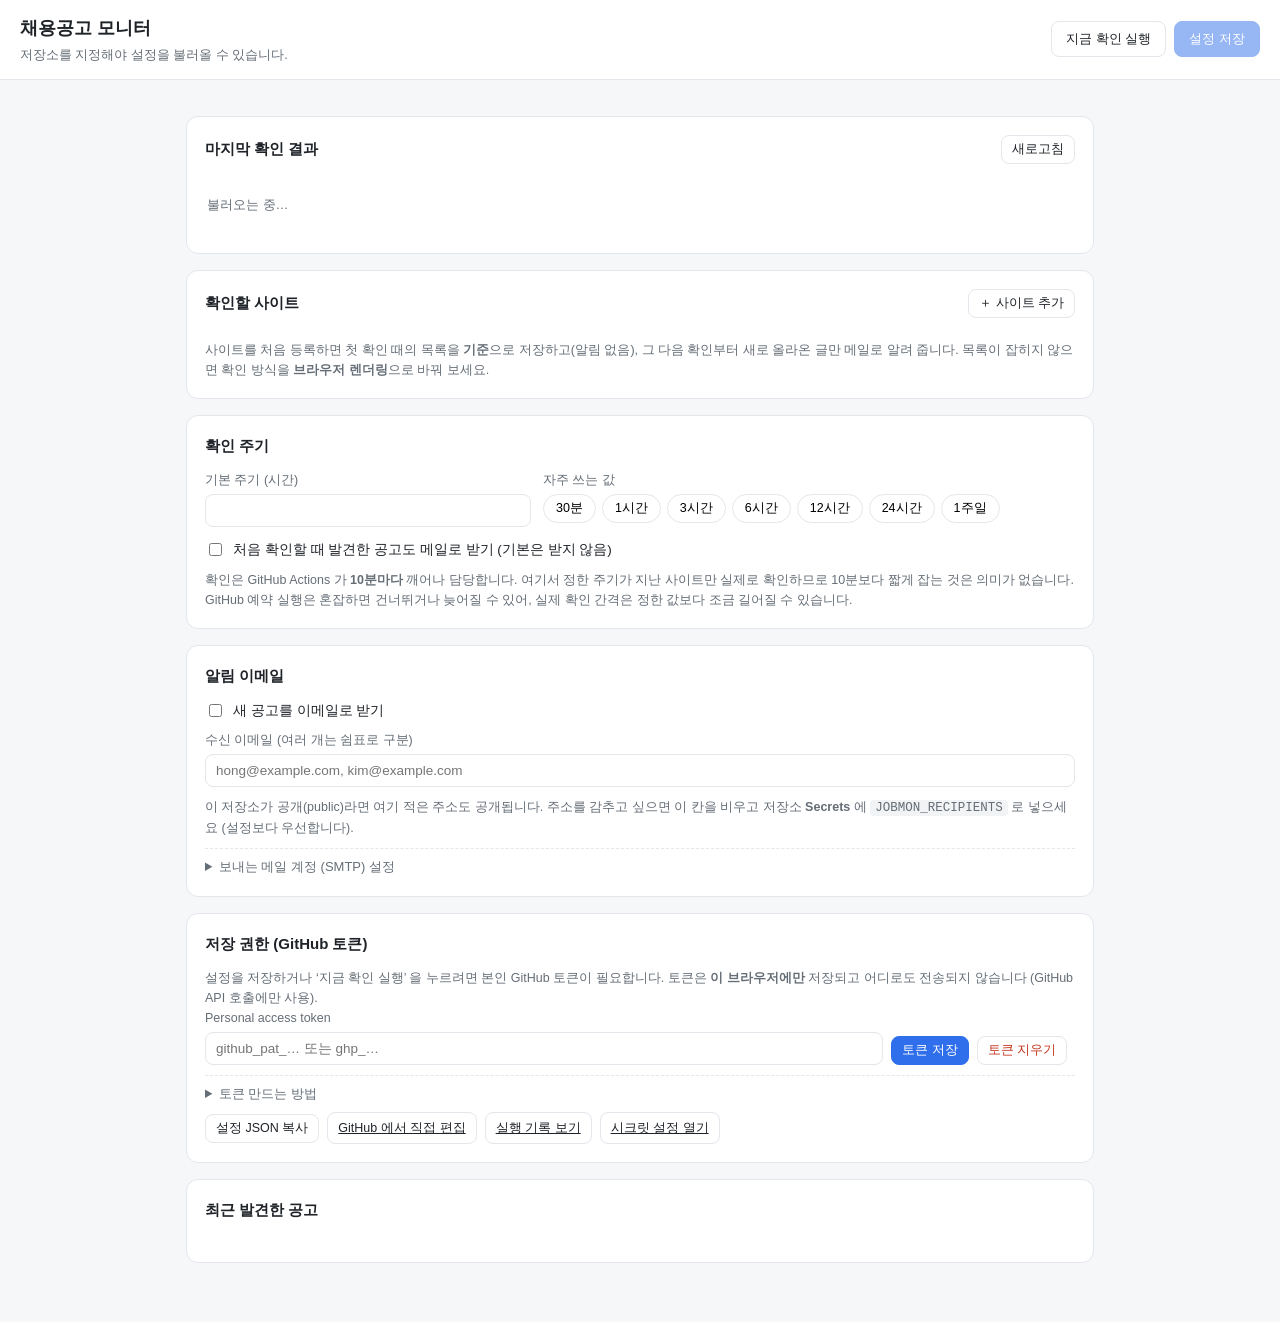
==== monitor/index.html @ 2129ae7d "예약 실행을 촘촘히 · 몇 분 이르게 와도 확인 실제 기록을 세어 보니 30분 예약이 13시간 동안 세 번(16:24·20:30·23:27)만 왔고, 그마저 예정보다 17~23분 " ====
<!DOCTYPE html>
<html lang="ko">
<head>
  <meta charset="UTF-8" />
  <meta name="viewport" content="width=device-width, initial-scale=1.0" />
  <title>채용공고 모니터 설정</title>
  <link rel="stylesheet" href="assets/styles.css" />
</head>
<body>
  <header class="topbar">
    <div class="topbar__title">
      <h1>채용공고 모니터</h1>
      <p id="statusLine" class="topbar__status">불러오는 중…</p>
    </div>
    <div class="topbar__actions">
      <button id="runBtn" class="btn btn--ghost" type="button">지금 확인 실행</button>
      <button id="saveBtn" class="btn btn--primary" type="button" disabled>설정 저장</button>
    </div>
  </header>

  <main class="wrap">
    <div id="notice"></div>

    <section class="card">
      <div class="card__head"><h2>마지막 확인 결과</h2>
        <button id="refreshBtn" class="btn btn--small" type="button">새로고침</button>
      </div>
      <div id="runBox" class="runbox"><p class="empty">불러오는 중…</p></div>
    </section>

    <section class="card">
      <div class="card__head">
        <h2>확인할 사이트</h2>
        <button id="addSiteBtn" class="btn btn--small" type="button">＋ 사이트 추가</button>
      </div>
      <div id="siteList" class="sites"></div>
      <p class="hint">
        사이트를 처음 등록하면 첫 확인 때의 목록을 <b>기준</b>으로 저장하고(알림 없음),
        그 다음 확인부터 새로 올라온 글만 메일로 알려 줍니다.
        목록이 잡히지 않으면 확인 방식을 <b>브라우저 렌더링</b>으로 바꿔 보세요.
      </p>
    </section>

    <section class="card">
      <div class="card__head"><h2>확인 주기</h2></div>
      <div class="row">
        <label class="field">
          <span>기본 주기 (시간)</span>
          <input id="intervalInput" type="number" min="0.5" step="0.5" />
        </label>
        <div class="field field--wide">
          <span>자주 쓰는 값</span>
          <div class="chips">
            <button class="chip" type="button" data-interval="0.5">30분</button>
            <button class="chip" type="button" data-interval="1">1시간</button>
            <button class="chip" type="button" data-interval="3">3시간</button>
            <button class="chip" type="button" data-interval="6">6시간</button>
            <button class="chip" type="button" data-interval="12">12시간</button>
            <button class="chip" type="button" data-interval="24">24시간</button>
            <button class="chip" type="button" data-interval="168">1주일</button>
          </div>
        </div>
      </div>
      <label class="check">
        <input id="firstRunInput" type="checkbox" />
        <span>처음 확인할 때 발견한 공고도 메일로 받기 (기본은 받지 않음)</span>
      </label>
      <p class="hint">
        확인은 GitHub Actions 가 <b>10분마다</b> 깨어나 담당합니다. 여기서 정한 주기가 지난 사이트만 실제로 확인하므로
        10분보다 짧게 잡는 것은 의미가 없습니다. GitHub 예약 실행은 혼잡하면 건너뛰거나 늦어질 수 있어,
        실제 확인 간격은 정한 값보다 조금 길어질 수 있습니다.
      </p>
    </section>

    <section class="card">
      <div class="card__head"><h2>알림 이메일</h2></div>
      <label class="check">
        <input id="emailEnabled" type="checkbox" />
        <span>새 공고를 이메일로 받기</span>
      </label>
      <label class="field">
        <span>수신 이메일 (여러 개는 쉼표로 구분)</span>
        <input id="recipientsInput" type="text" placeholder="hong@example.com, kim@example.com" />
      </label>
      <p class="hint" id="recipientsHint">
        이 저장소가 공개(public)라면 여기 적은 주소도 공개됩니다. 주소를 감추고 싶으면 이 칸을 비우고
        저장소 <b>Secrets</b> 에 <code>JOBMON_RECIPIENTS</code> 로 넣으세요 (설정보다 우선합니다).
      </p>

      <details class="more">
        <summary>보내는 메일 계정 (SMTP) 설정</summary>
        <div class="row">
          <label class="field"><span>SMTP 서버</span><input id="smtpHost" type="text" placeholder="smtp.gmail.com" /></label>
          <label class="field field--narrow"><span>포트</span><input id="smtpPort" type="number" min="1" /></label>
          <label class="field field--narrow">
            <span>보안</span>
            <select id="smtpSecurity">
              <option value="starttls">STARTTLS (587)</option>
              <option value="ssl">SSL (465)</option>
              <option value="none">사용 안 함</option>
            </select>
          </label>
        </div>
        <div class="row">
          <label class="field"><span>아이디</span><input id="smtpUser" type="text" placeholder="hong@gmail.com" /></label>
          <label class="field"><span>보내는 사람 주소</span><input id="smtpFrom" type="text" placeholder="hong@gmail.com" /></label>
          <label class="field"><span>제목 앞머리</span><input id="subjectPrefix" type="text" /></label>
        </div>
        <div class="banner banner--warn">
          <b>비밀번호는 이 화면에 넣지 않습니다.</b>
          저장소 <b>Settings → Secrets and variables → Actions</b> 에서
          <code>JOBMON_SMTP_PASSWORD</code> 로 저장하세요. (Gmail 은 <b>앱 비밀번호</b>)
          서버·아이디·보내는 주소도 감추고 싶다면 <code>JOBMON_SMTP_HOST</code>,
          <code>JOBMON_SMTP_USER</code>, <code>JOBMON_SMTP_FROM</code> 시크릿을 쓰면 이 설정보다 우선합니다.
        </div>
      </details>
    </section>

    <section class="card">
      <div class="card__head"><h2>저장 권한 (GitHub 토큰)</h2></div>
      <p class="hint" style="margin-top:0">
        설정을 저장하거나 ‘지금 확인 실행’ 을 누르려면 본인 GitHub 토큰이 필요합니다.
        토큰은 <b>이 브라우저에만</b> 저장되고 어디로도 전송되지 않습니다 (GitHub API 호출에만 사용).
      </p>
      <div class="token">
        <label class="field">
          <span>Personal access token</span>
          <input id="tokenInput" type="password" placeholder="github_pat_… 또는 ghp_…" autocomplete="off" />
        </label>
        <button id="tokenSaveBtn" class="btn btn--small btn--primary" type="button">토큰 저장</button>
        <button id="tokenClearBtn" class="btn btn--small btn--danger" type="button">토큰 지우기</button>
        <span id="tokenState" class="token__state"></span>
      </div>
      <details class="more">
        <summary>토큰 만드는 방법</summary>
        <ol class="steps">
          <li>GitHub → Settings → Developer settings → <b>Personal access tokens</b> → <b>Fine-grained tokens</b> → Generate new token</li>
          <li>Repository access 에서 <b>이 저장소만</b> 선택</li>
          <li>Permissions → Repository permissions 에서 <code>Contents: Read and write</code>, <code>Actions: Read and write</code> 허용</li>
          <li>만들어진 토큰을 위 칸에 붙여 넣고 <b>토큰 저장</b></li>
        </ol>
        <p class="hint">
          토큰 없이 쓰려면 아래 <b>설정 JSON 복사</b> 를 눌러 저장소의
          <code>job-monitor/config.json</code> 을 GitHub 화면에서 직접 수정해도 됩니다.
        </p>
      </details>
      <div class="btnrow">
        <button id="copyJsonBtn" class="btn btn--small" type="button">설정 JSON 복사</button>
        <a id="editOnGithub" class="btn btn--small" href="#" target="_blank" rel="noopener">GitHub 에서 직접 편집</a>
        <a id="actionsLink" class="btn btn--small" href="#" target="_blank" rel="noopener">실행 기록 보기</a>
        <a id="secretsLink" class="btn btn--small" href="#" target="_blank" rel="noopener">시크릿 설정 열기</a>
      </div>
    </section>

    <section class="card">
      <div class="card__head"><h2>최근 발견한 공고</h2></div>
      <div id="feed" class="feed"></div>
      <p class="hint" id="sourceLine"></p>
    </section>
  </main>

  <div id="toast" class="toast" hidden></div>

  <div id="modal" class="modal" hidden>
    <div class="modal__panel">
      <div class="modal__head">
        <h3 id="modalTitle">결과</h3>
        <button id="modalClose" class="btn btn--small" type="button">닫기</button>
      </div>
      <div id="modalBody" class="modal__body"></div>
    </div>
  </div>

  <template id="siteTemplate">
    <article class="site">
      <div class="site__main">
        <label class="site__toggle"><input type="checkbox" data-role="enabled" /><span></span></label>
        <div class="site__info">
          <input class="site__name" type="text" data-role="name" placeholder="사이트 이름" />
          <input class="site__url" type="url" data-role="url" placeholder="https://example.com/careers" />
          <input class="site__url" type="url" data-role="home_url" placeholder="사람이 열어 볼 주소 (위가 API 주소일 때만 입력)" />
          <p class="site__meta" data-role="meta"></p>
        </div>
        <div class="site__buttons">
          <a class="btn btn--small" data-role="open" href="#" target="_blank" rel="noopener">사이트 열기</a>
          <button class="btn btn--small btn--danger" type="button" data-role="remove">삭제</button>
        </div>
      </div>
      <details class="more site__more">
        <summary>세부 설정</summary>
        <div class="row">
          <label class="field field--narrow">
            <span>확인 방식</span>
            <select data-role="mode">
              <option value="auto">자동</option>
              <option value="html">링크(HTML)</option>
              <option value="json">JSON API</option>
              <option value="browser">브라우저 렌더링</option>
            </select>
          </label>
          <label class="field field--narrow"><span>개별 주기 (시간, 비우면 기본값)</span><input type="number" min="0.5" step="0.5" data-role="interval_hours" /></label>
          <label class="field field--narrow"><span>최대 항목 수</span><input type="number" min="1" data-role="max_items" /></label>
          <label class="field"><span>CSS 선택자 (브라우저 렌더링일 때, 공고 카드를 가리킴)</span><input type="text" data-role="selector" placeholder="li.job-card" /></label>
        </div>
        <div class="row">
          <label class="field"><span>주소 필터 (정규식)</span><input type="text" data-role="url_pattern" placeholder="recruit|notice" /></label>
          <label class="field"><span>제목 필터 (정규식)</span><input type="text" data-role="title_pattern" placeholder="개발|경력" /></label>
          <label class="field"><span>제외 필터 (정규식)</span><input type="text" data-role="exclude_pattern" placeholder="로그인|이용약관" /></label>
        </div>
        <div class="row" data-role="jsonBox">
          <label class="field"><span>JSON 목록 경로</span><input type="text" data-role="json.items_path" placeholder="data.list" /></label>
          <label class="field field--narrow"><span>제목 필드</span><input type="text" data-role="json.title_field" placeholder="title" /></label>
          <label class="field field--narrow"><span>식별자 필드</span><input type="text" data-role="json.id_field" placeholder="id" /></label>
          <label class="field"><span>상세 주소 형식</span><input type="text" data-role="json.url_template" placeholder="https://example.com/jobs/{id}" /></label>
        </div>
        <div class="row" data-role="jsonBox2">
          <label class="field field--narrow">
            <span>요청 방식</span>
            <select data-role="method">
              <option value="GET">GET</option>
              <option value="POST">POST</option>
            </select>
          </label>
          <label class="field field--wide"><span>요청 본문 (POST 일 때, JSON)</span><input type="text" data-role="body" placeholder='{"page":0,"size":50}' /></label>
          <label class="field"><span>마감/등록일 필드</span><input type="text" data-role="json.date_field" placeholder="regDt" /></label>
        </div>
        <div class="row">
          <label class="field field--narrow"><span>이어 읽을 쪽 수 (주소·본문에 {page})</span><input type="number" min="1" max="20" data-role="pages" /></label>
          <label class="field field--wide"><span>공고 한 건 정규식 (목록 조각을 직접 읽을 때)</span><input type="text" data-role="item_pattern" placeholder="&lt;a[^&gt;]*data-value=&quot;(?P&lt;no&gt;[0-9]+)&quot;" /></label>
          <label class="field"><span>제목 조합</span><input type="text" data-role="json.title_template" placeholder="{company} {title}" /></label>
        </div>
        <label class="field"><span>메모</span><input type="text" data-role="note" /></label>
        <p class="site__stat" data-role="stat"></p>
      </details>
    </article>
  </template>

  <script src="assets/app.js"></script>
</body>
</html>
---- monitor/assets/styles.css ----
:root {
  --bg: #f6f7f9;
  --panel: #ffffff;
  --line: #e3e6ea;
  --text: #1f2328;
  --muted: #656d76;
  --accent: #2f6feb;
  --accent-dark: #1f5ad1;
  --danger: #c4361c;
  --ok: #1a7f37;
  --warn: #bc4c00;
  --radius: 12px;
}

* { box-sizing: border-box; }

/* hidden 속성이 항상 이기도록 (모달처럼 display 를 지정한 요소 포함) */
[hidden] { display: none !important; }


body {
  margin: 0;
  background: var(--bg);
  color: var(--text);
  font-family: -apple-system, BlinkMacSystemFont, "Segoe UI", "Malgun Gothic",
    "Apple SD Gothic Neo", "Noto Sans KR", sans-serif;
  font-size: 14px;
  line-height: 1.6;
}

.topbar {
  position: sticky;
  top: 0;
  z-index: 20;
  display: flex;
  flex-wrap: wrap;
  gap: 12px;
  align-items: center;
  justify-content: space-between;
  padding: 14px 20px;
  background: var(--panel);
  border-bottom: 1px solid var(--line);
}
.topbar h1 { margin: 0; font-size: 18px; }
.topbar__status { margin: 2px 0 0; color: var(--muted); font-size: 12.5px; }
.topbar__actions { display: flex; gap: 8px; }

.wrap { max-width: 940px; margin: 0 auto; padding: 20px 16px 60px; display: grid; gap: 16px; }

.card {
  background: var(--panel);
  border: 1px solid var(--line);
  border-radius: var(--radius);
  padding: 18px;
}
.card__head { display: flex; align-items: center; justify-content: space-between; gap: 10px; margin-bottom: 12px; }
.card__head h2 { margin: 0; font-size: 15px; }

.btn {
  border: 1px solid var(--line);
  background: #fff;
  color: var(--text);
  border-radius: 8px;
  padding: 8px 14px;
  font-size: 13px;
  font-family: inherit;
  cursor: pointer;
  transition: background .15s, border-color .15s;
}
.btn:hover { background: #f1f3f5; }
.btn:disabled { opacity: .5; cursor: default; }
.btn--primary { background: var(--accent); border-color: var(--accent); color: #fff; }
.btn--primary:hover:not(:disabled) { background: var(--accent-dark); }
.btn--small { padding: 5px 10px; font-size: 12.5px; }
.btn--danger { color: var(--danger); }
.btn--ghost { background: #fff; }

.field { display: flex; flex-direction: column; gap: 4px; flex: 1 1 220px; }
.field > span { font-size: 12.5px; color: var(--muted); }
.field--narrow { flex: 0 1 170px; }
.field--wide { flex: 2 1 320px; }
input[type=text], input[type=url], input[type=number], input[type=password], select {
  border: 1px solid var(--line);
  border-radius: 8px;
  padding: 8px 10px;
  font-size: 13.5px;
  font-family: inherit;
  background: #fff;
  color: var(--text);
  width: 100%;
}
input:focus, select:focus { outline: 2px solid rgba(47,111,235,.35); outline-offset: 0; border-color: var(--accent); }
.row { display: flex; flex-wrap: wrap; gap: 12px; margin-bottom: 12px; }
.check { display: flex; align-items: center; gap: 8px; margin: 8px 0; font-size: 13.5px; }
.btnrow { display: flex; flex-wrap: wrap; align-items: center; gap: 8px; margin-top: 8px; }
.hint { color: var(--muted); font-size: 12.5px; margin: 10px 0 0; }
.hint code { background: #f1f3f5; padding: 1px 5px; border-radius: 4px; }

.chips { display: flex; flex-wrap: wrap; gap: 6px; }
.chip {
  border: 1px solid var(--line); background: #fff; border-radius: 999px;
  padding: 5px 12px; font-size: 12.5px; cursor: pointer; font-family: inherit;
}
.chip:hover { background: #f1f3f5; }
.chip[aria-pressed="true"] { background: var(--accent); border-color: var(--accent); color: #fff; }

.more { border-top: 1px dashed var(--line); margin-top: 10px; padding-top: 8px; }
.more > summary { cursor: pointer; font-size: 13px; color: var(--muted); }
.more[open] > summary { margin-bottom: 10px; }

.sites { display: grid; gap: 10px; }
.site { border: 1px solid var(--line); border-radius: 10px; padding: 12px; background: #fcfcfd; }
.site__main { display: flex; gap: 12px; align-items: flex-start; }
.site__info { flex: 1 1 auto; display: grid; gap: 6px; min-width: 0; }
.site__name { font-weight: 600; }
.site__url { font-size: 12.5px; color: var(--muted); }
.site__meta { margin: 0; font-size: 12px; color: var(--muted); }
.site__buttons { display: flex; flex-wrap: wrap; gap: 6px; justify-content: flex-end; }
.site__toggle { padding-top: 8px; }
.site__stat { font-size: 12px; color: var(--muted); }
.site--off { opacity: .6; }

.badge { display: inline-block; border-radius: 999px; padding: 1px 8px; font-size: 11.5px; margin-right: 6px; }
.badge--ok { background: #e6f4ea; color: var(--ok); }
.badge--new { background: #e8f0fe; color: var(--accent-dark); }
.badge--err { background: #fdecea; color: var(--danger); }
.badge--wait { background: #f1f3f5; color: var(--muted); }
.badge--warn { background: #fff4e5; color: var(--warn); }

.feed { display: grid; gap: 8px; }
.feed__item { border: 1px solid var(--line); border-radius: 8px; padding: 10px 12px; background: #fcfcfd; }
.feed__item a { color: var(--accent-dark); font-weight: 600; text-decoration: none; }
.feed__item a:hover { text-decoration: underline; }
.feed__meta { font-size: 12px; color: var(--muted); }
.empty { color: var(--muted); font-size: 13px; padding: 6px 2px; }

.log {
  max-height: 260px; overflow: auto; background: #10141a; color: #d5dae1;
  border-radius: 8px; padding: 12px; font-size: 12px; line-height: 1.5;
  white-space: pre-wrap; word-break: break-all; margin: 0;
}

.toast {
  position: fixed; left: 50%; bottom: 24px; transform: translateX(-50%);
  background: #10141a; color: #fff; padding: 10px 18px; border-radius: 999px;
  font-size: 13px; z-index: 50; max-width: 92vw; box-shadow: 0 6px 20px rgba(0,0,0,.2);
}
.toast--err { background: var(--danger); }

.modal {
  position: fixed; inset: 0; background: rgba(15,20,26,.45);
  display: flex; align-items: center; justify-content: center; padding: 20px; z-index: 60;
}
.modal__panel {
  background: #fff; border-radius: var(--radius); width: min(720px, 100%);
  max-height: 82vh; display: flex; flex-direction: column; overflow: hidden;
}
.modal__head { display: flex; justify-content: space-between; align-items: center; padding: 14px 18px; border-bottom: 1px solid var(--line); }
.modal__head h3 { margin: 0; font-size: 15px; }
.modal__body { padding: 16px 18px; overflow: auto; }
.modal__body ol { padding-left: 20px; margin: 8px 0; }
.modal__body li { margin-bottom: 6px; }
.modal__body a { color: var(--accent-dark); }

@media (max-width: 640px) {
  .site__main { flex-direction: column; }
  .site__buttons { justify-content: flex-start; }
}

/* --- GitHub Pages 설정 페이지 전용 --- */
.banner {
  border: 1px solid var(--line); border-left: 4px solid var(--accent);
  background: #f7f9ff; border-radius: 8px; padding: 12px 14px; margin-bottom: 14px; font-size: 13px;
}
.banner--warn { border-left-color: var(--warn); background: #fff8f0; }
.banner--err { border-left-color: var(--danger); background: #fdf1ef; }
.banner b { display: block; margin-bottom: 3px; }
.banner a { color: var(--accent-dark); }

.token { display: flex; flex-wrap: wrap; gap: 8px; align-items: flex-end; }
.token .field { flex: 1 1 320px; }
.token__state { font-size: 12.5px; color: var(--muted); }

.runbox { display: grid; gap: 6px; }
.runbox__line { font-size: 13px; }
.runbox__line b { font-weight: 600; }

.steps { counter-reset: step; padding-left: 0; list-style: none; margin: 0; }
.steps li { position: relative; padding-left: 30px; margin-bottom: 10px; }
.steps li::before {
  counter-increment: step; content: counter(step);
  position: absolute; left: 0; top: 1px; width: 21px; height: 21px; border-radius: 50%;
  background: var(--accent); color: #fff; font-size: 12px; display: flex;
  align-items: center; justify-content: center;
}
.steps code { background: #f1f3f5; padding: 1px 5px; border-radius: 4px; font-size: 12.5px; }

.readonly { opacity: .75; }
.pill { font-size: 11.5px; border: 1px solid var(--line); border-radius: 999px; padding: 1px 8px; color: var(--muted); }
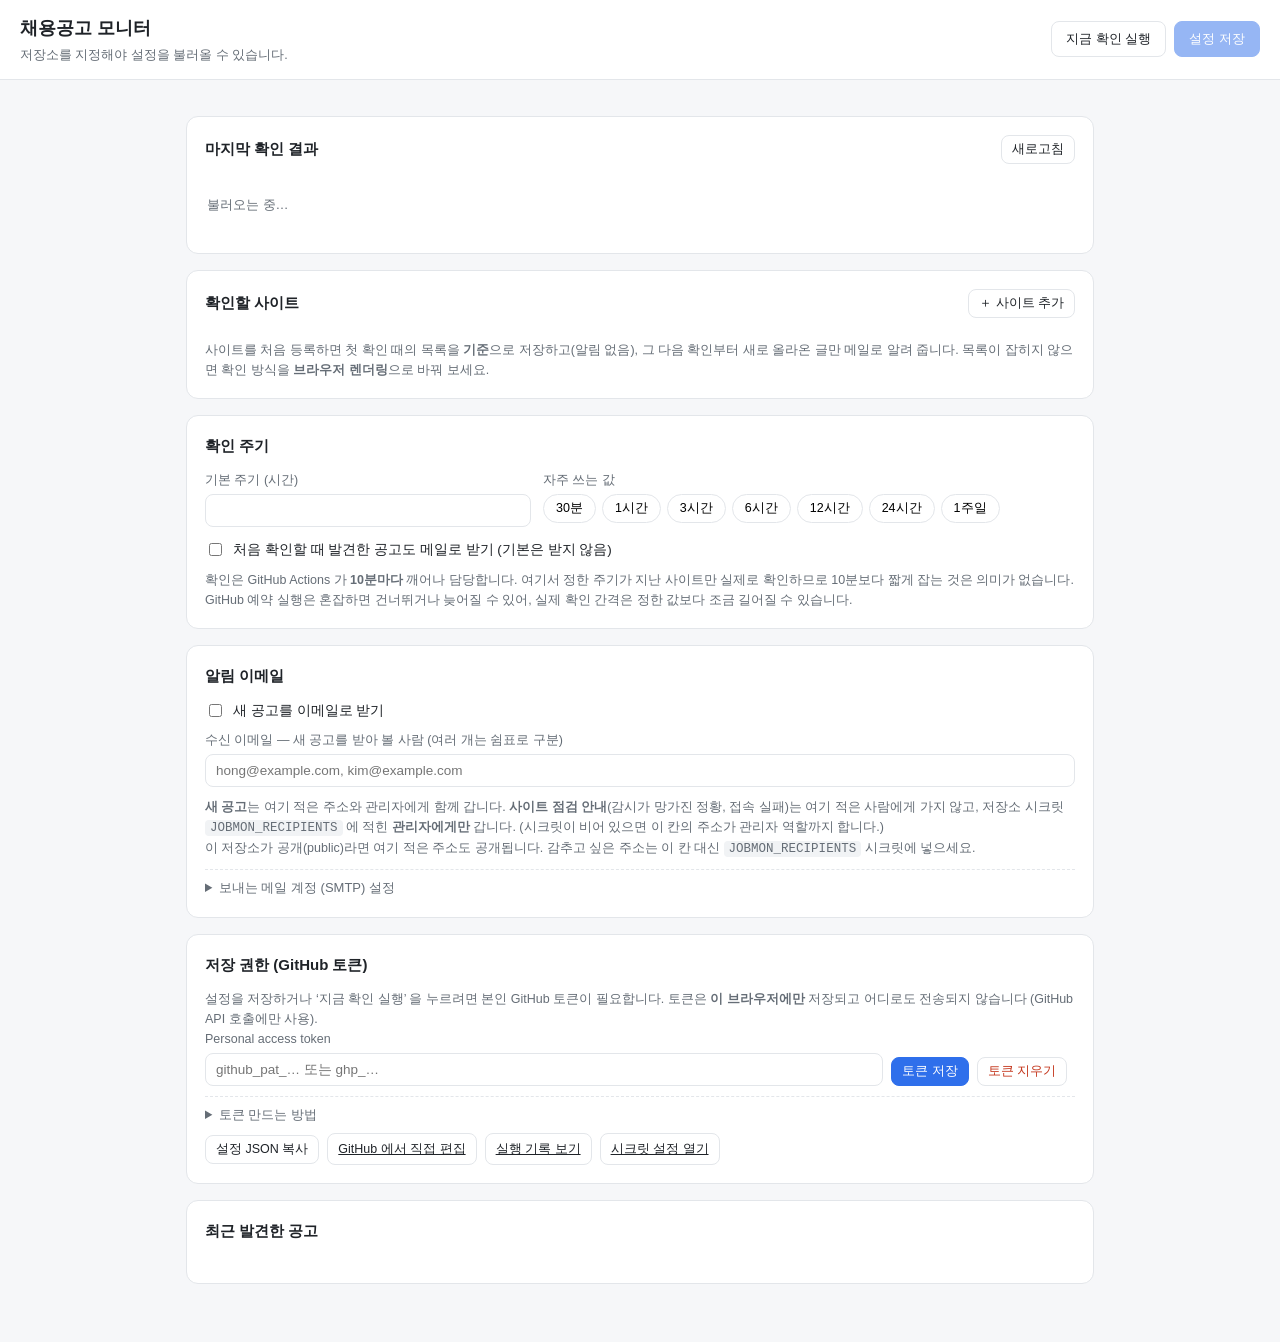
==== commit 05f8f32b: "공고 메일과 점검 안내 메일을 분리하고 수신처를 나눔 - 설정 화면에 넣은 수신처가 무시되던 문제: 시크릿 JOBMON_RECIPIENTS 가 설정을   덮어쓰고 있었습니다. 이제" ====
--- a/monitor/index.html
+++ b/monitor/index.html
@@ -79,12 +79,16 @@
         <span>새 공고를 이메일로 받기</span>
       </label>
       <label class="field">
-        <span>수신 이메일 (여러 개는 쉼표로 구분)</span>
+        <span>수신 이메일 — 새 공고를 받아 볼 사람 (여러 개는 쉼표로 구분)</span>
         <input id="recipientsInput" type="text" placeholder="hong@example.com, kim@example.com" />
       </label>
       <p class="hint" id="recipientsHint">
-        이 저장소가 공개(public)라면 여기 적은 주소도 공개됩니다. 주소를 감추고 싶으면 이 칸을 비우고
-        저장소 <b>Secrets</b> 에 <code>JOBMON_RECIPIENTS</code> 로 넣으세요 (설정보다 우선합니다).
+        <b>새 공고</b>는 여기 적은 주소와 관리자에게 함께 갑니다.
+        <b>사이트 점검 안내</b>(감시가 망가진 정황, 접속 실패)는 여기 적은 사람에게 가지 않고,
+        저장소 시크릿 <code>JOBMON_RECIPIENTS</code> 에 적힌 <b>관리자에게만</b> 갑니다.
+        (시크릿이 비어 있으면 이 칸의 주소가 관리자 역할까지 합니다.)
+        <br />이 저장소가 공개(public)라면 여기 적은 주소도 공개됩니다.
+        감추고 싶은 주소는 이 칸 대신 <code>JOBMON_RECIPIENTS</code> 시크릿에 넣으세요.
       </p>
 
       <details class="more">
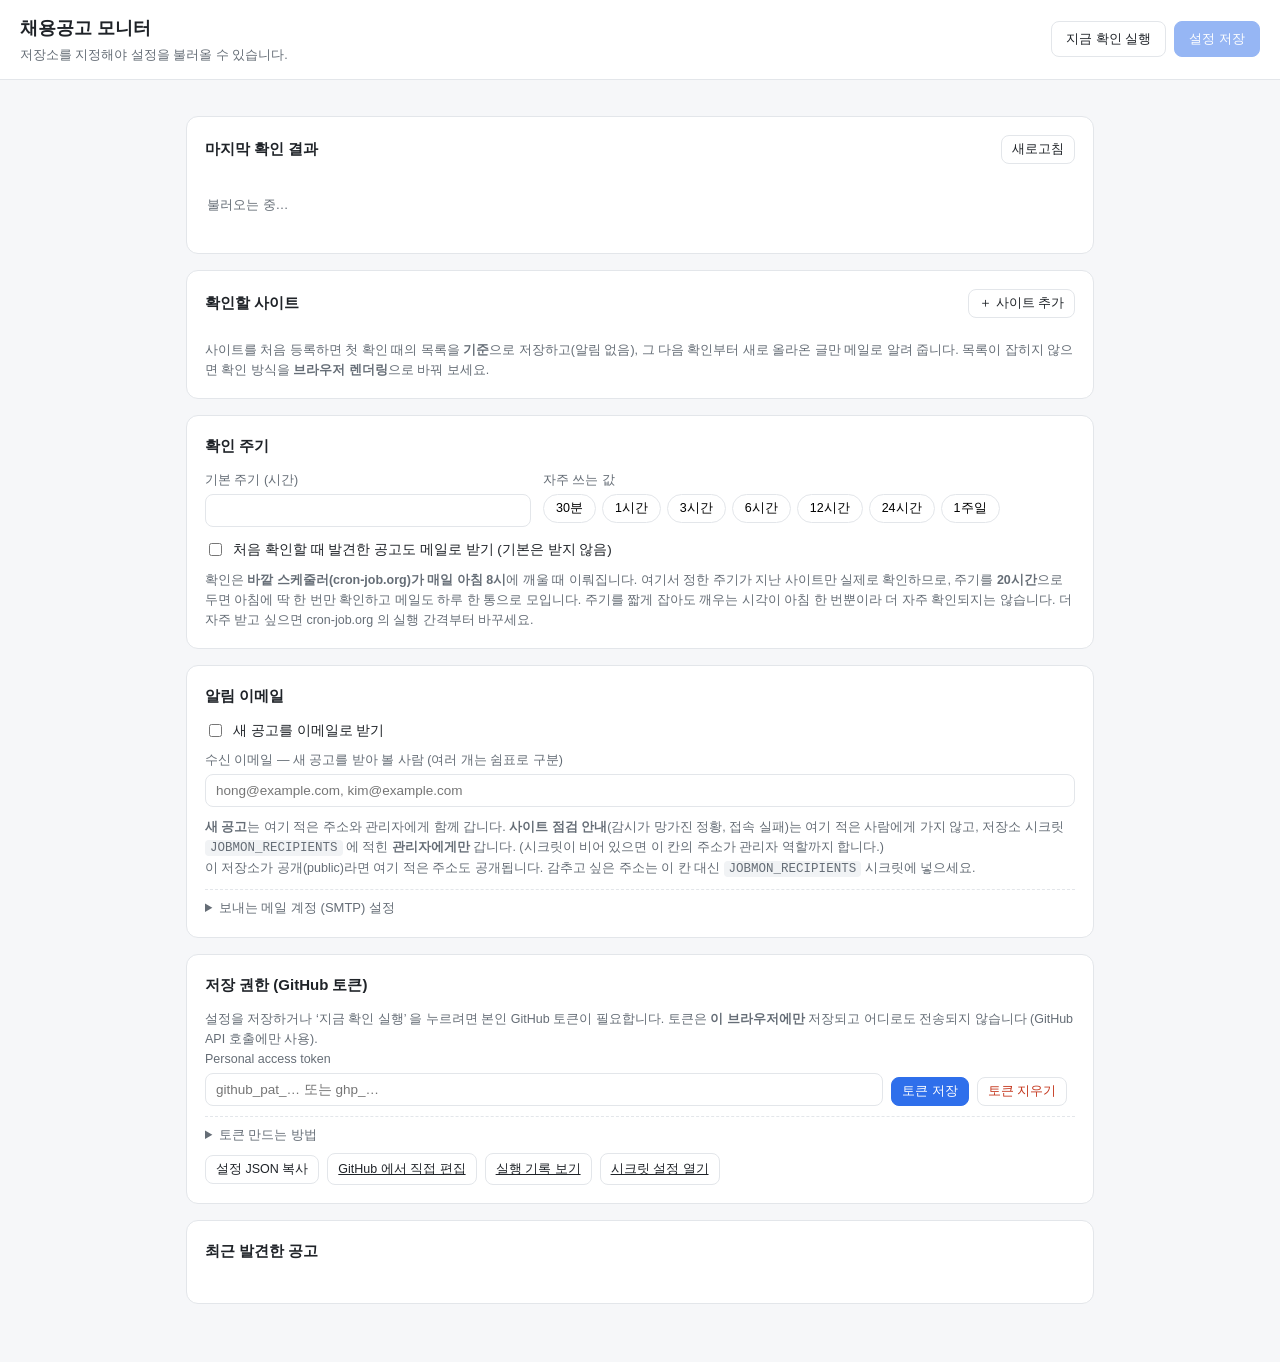
==== commit fa0b1a71: "확인을 하루 한 번(아침 8시)으로 메일이 너무 자주 와서, 확인 시점을 아침 한 번으로 모읍니다.  - 확인 주기 30분 → 20시간. 아침 8시 신호에서는 항상 주기가 지나 있" ====
--- a/monitor/index.html
+++ b/monitor/index.html
@@ -66,9 +66,11 @@
         <span>처음 확인할 때 발견한 공고도 메일로 받기 (기본은 받지 않음)</span>
       </label>
       <p class="hint">
-        확인은 GitHub Actions 가 <b>10분마다</b> 깨어나 담당합니다. 여기서 정한 주기가 지난 사이트만 실제로 확인하므로
-        10분보다 짧게 잡는 것은 의미가 없습니다. GitHub 예약 실행은 혼잡하면 건너뛰거나 늦어질 수 있어,
-        실제 확인 간격은 정한 값보다 조금 길어질 수 있습니다.
+        확인은 <b>바깥 스케줄러(cron-job.org)가 매일 아침 8시</b>에 깨울 때 이뤄집니다.
+        여기서 정한 주기가 지난 사이트만 실제로 확인하므로, 주기를 <b>20시간</b>으로 두면
+        아침에 딱 한 번만 확인하고 메일도 하루 한 통으로 모입니다.
+        주기를 짧게 잡아도 깨우는 시각이 아침 한 번뿐이라 더 자주 확인되지는 않습니다.
+        더 자주 받고 싶으면 cron-job.org 의 실행 간격부터 바꾸세요.
       </p>
     </section>
 
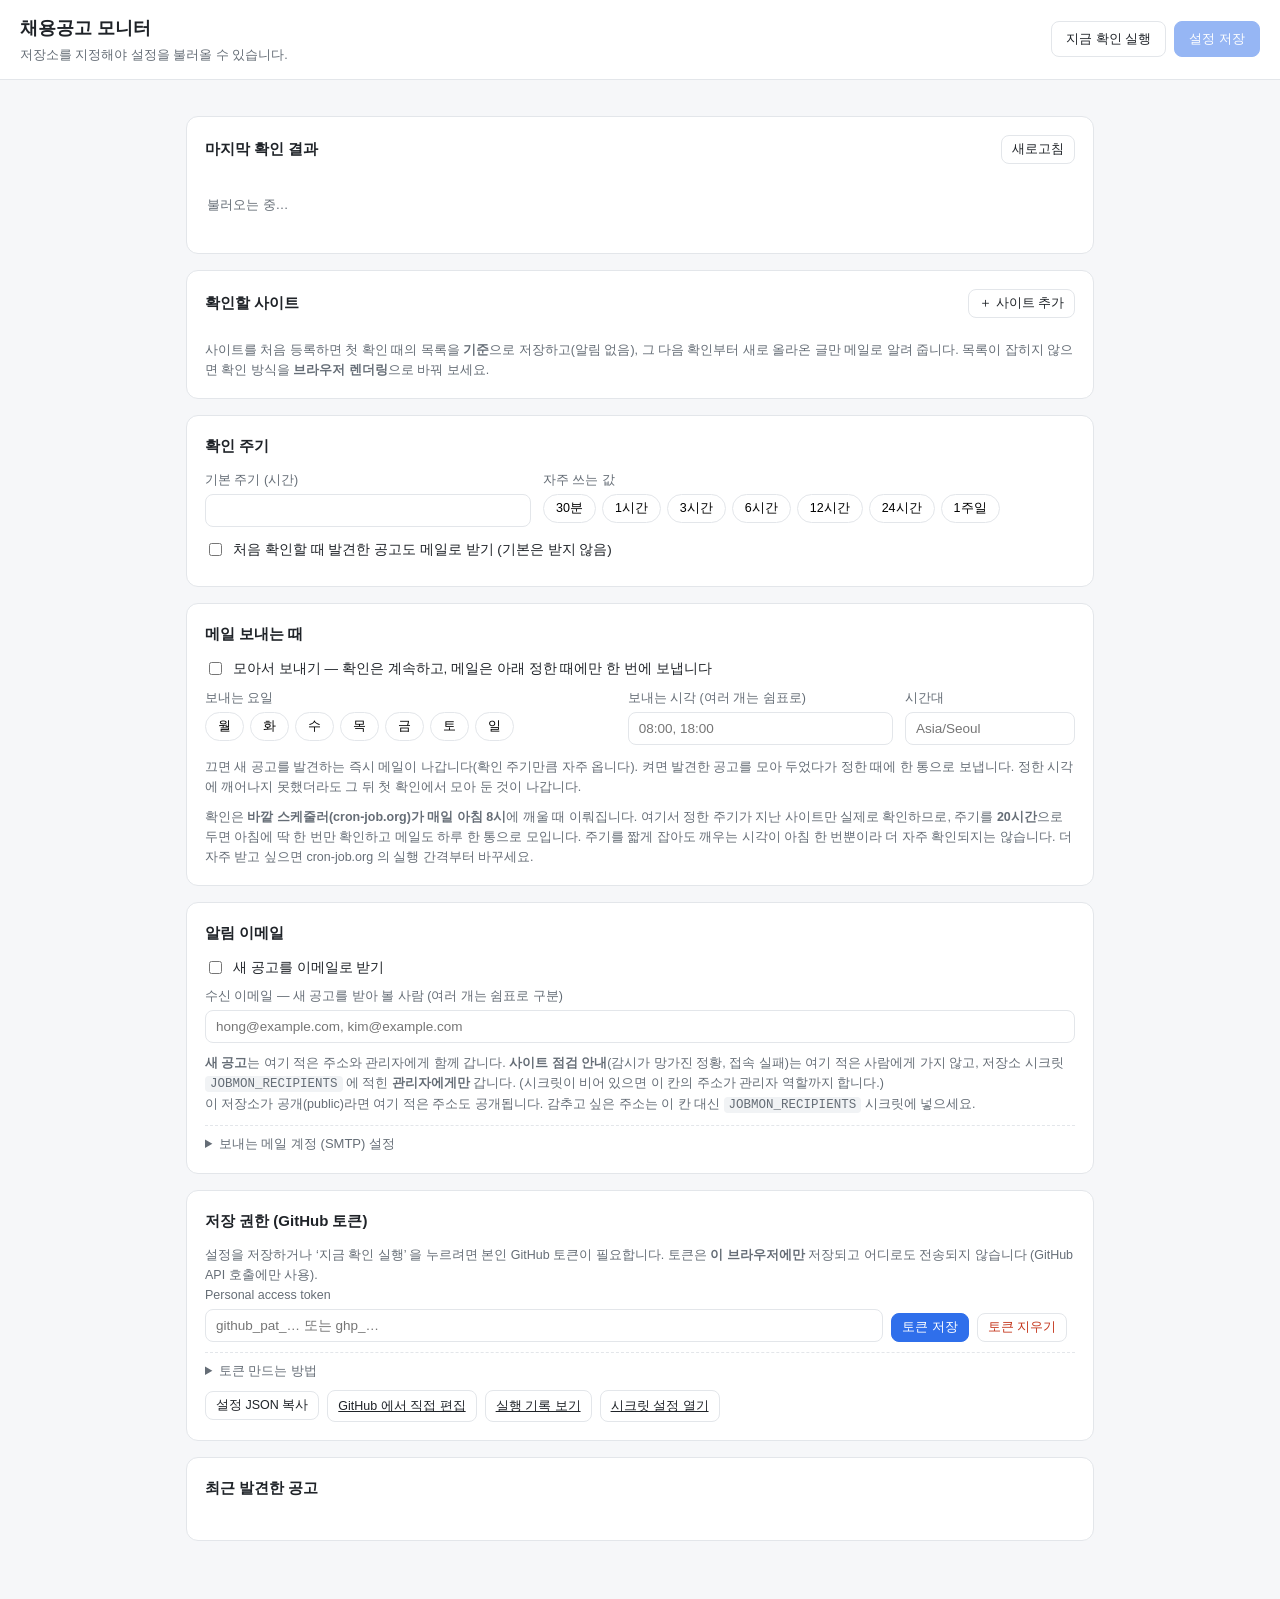
==== commit 5d3e8d2e: "확인은 계속 쌓고, 메일은 정한 때에만 (월~금 아침 8시) 확인하는 때와 메일 보내는 때를 분리했습니다.  - 새 공고를 발견하면 state.json 의 발송함에 쌓아 둡니다 -" ====
--- a/monitor/index.html
+++ b/monitor/index.html
@@ -65,6 +65,37 @@
         <input id="firstRunInput" type="checkbox" />
         <span>처음 확인할 때 발견한 공고도 메일로 받기 (기본은 받지 않음)</span>
       </label>
+    </section>
+
+    <section class="card">
+      <div class="card__head"><h2>메일 보내는 때</h2></div>
+      <label class="check">
+        <input id="digestEnabled" type="checkbox" />
+        <span>모아서 보내기 — 확인은 계속하고, 메일은 아래 정한 때에만 한 번에 보냅니다</span>
+      </label>
+      <div class="row">
+        <div class="field field--wide">
+          <span>보내는 요일</span>
+          <div class="chips" id="digestDays">
+            <button class="chip" type="button" data-day="mon">월</button>
+            <button class="chip" type="button" data-day="tue">화</button>
+            <button class="chip" type="button" data-day="wed">수</button>
+            <button class="chip" type="button" data-day="thu">목</button>
+            <button class="chip" type="button" data-day="fri">금</button>
+            <button class="chip" type="button" data-day="sat">토</button>
+            <button class="chip" type="button" data-day="sun">일</button>
+          </div>
+        </div>
+        <label class="field"><span>보내는 시각 (여러 개는 쉼표로)</span>
+          <input id="digestTimes" type="text" placeholder="08:00, 18:00" /></label>
+        <label class="field field--narrow"><span>시간대</span>
+          <input id="digestTz" type="text" placeholder="Asia/Seoul" /></label>
+      </div>
+      <p class="hint" id="digestHint">
+        끄면 새 공고를 발견하는 즉시 메일이 나갑니다(확인 주기만큼 자주 옵니다).
+        켜면 발견한 공고를 모아 두었다가 정한 때에 한 통으로 보냅니다.
+        정한 시각에 깨어나지 못했더라도 그 뒤 첫 확인에서 모아 둔 것이 나갑니다.
+      </p>
       <p class="hint">
         확인은 <b>바깥 스케줄러(cron-job.org)가 매일 아침 8시</b>에 깨울 때 이뤄집니다.
         여기서 정한 주기가 지난 사이트만 실제로 확인하므로, 주기를 <b>20시간</b>으로 두면
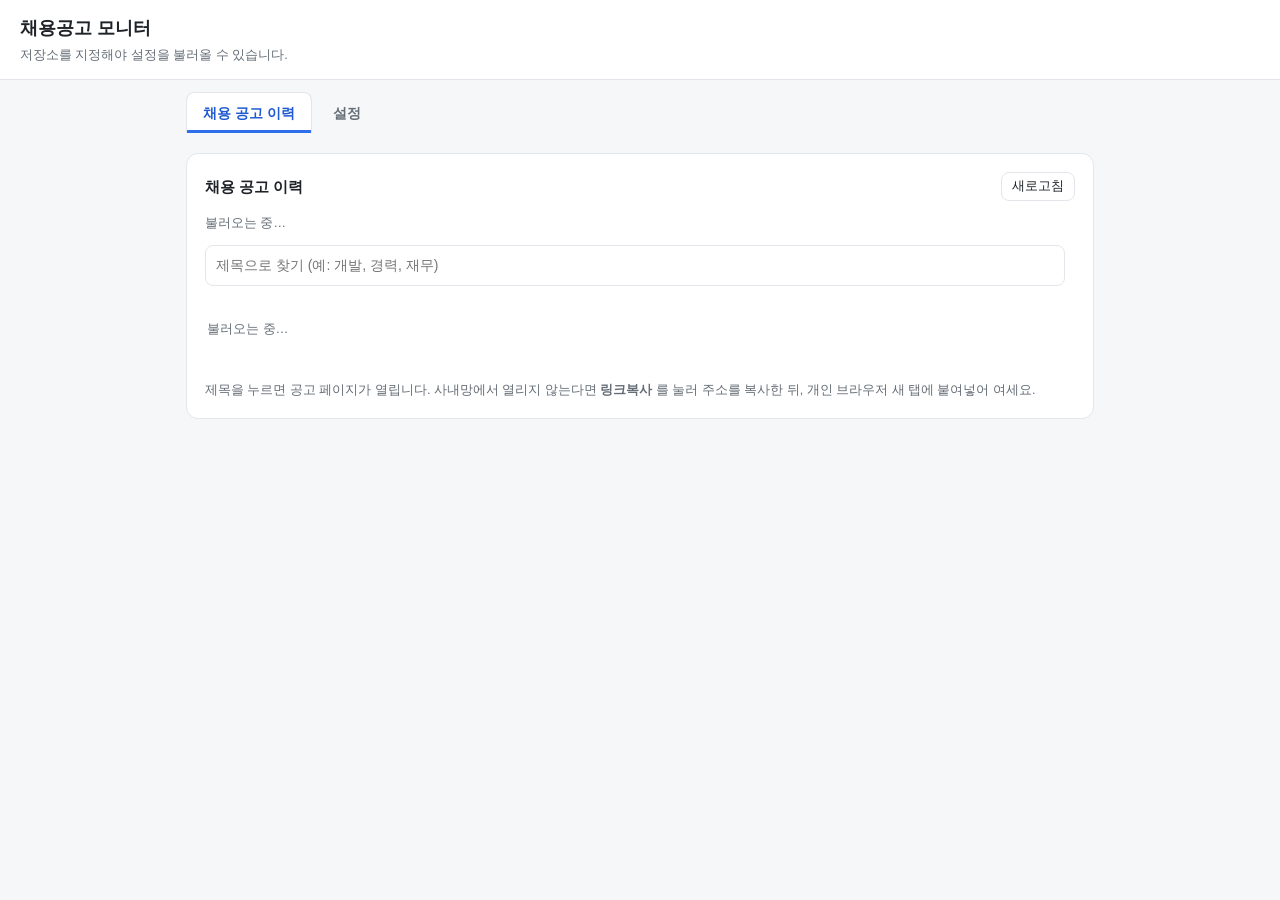
==== commit d98546ca: "설정 화면을 두 탭으로 — 채용 공고 이력 / 설정 수신자들이 들어와 공고를 훑어보고 주소를 복사해 갈 수 있는 화면을 만들었습니다. 사내 메일에서 링크가 안 열리는 상황을 위한 " ====
--- a/monitor/index.html
+++ b/monitor/index.html
@@ -18,7 +18,36 @@
     </div>
   </header>
 
+  <nav class="tabs" role="tablist">
+    <button class="tab" id="tabFeedBtn" type="button" role="tab" aria-selected="true">채용 공고 이력</button>
+    <button class="tab" id="tabSettingsBtn" type="button" role="tab" aria-selected="false">설정</button>
+  </nav>
+
   <main class="wrap">
+    <!-- ------------------------------------------------ 채용 공고 이력 탭 -->
+    <div id="panelFeed" role="tabpanel">
+      <section class="card">
+        <div class="card__head">
+          <h2>채용 공고 이력</h2>
+          <button id="refreshBtn2" class="btn btn--small" type="button">새로고침</button>
+        </div>
+        <p class="feedstat" id="feedStat">불러오는 중…</p>
+        <div class="feedbar">
+          <input id="feedSearch" class="feedbar__search" type="search"
+                 placeholder="제목으로 찾기 (예: 개발, 경력, 재무)" />
+          <div class="chips" id="feedSites"></div>
+        </div>
+        <div id="feedList" class="feedlist"><p class="empty">불러오는 중…</p></div>
+        <div class="feedmore"><button id="feedMoreBtn" class="btn btn--small" type="button" hidden>더 보기</button></div>
+        <p class="hint">
+          제목을 누르면 공고 페이지가 열립니다. 사내망에서 열리지 않는다면
+          <b>링크복사</b> 를 눌러 주소를 복사한 뒤, 개인 브라우저 새 탭에 붙여넣어 여세요.
+        </p>
+      </section>
+    </div>
+
+    <!-- ------------------------------------------------ 설정 탭 -->
+    <div id="panelSettings" role="tabpanel" hidden>
     <div id="notice"></div>
 
     <section class="card">
@@ -189,11 +218,8 @@
       </div>
     </section>
 
-    <section class="card">
-      <div class="card__head"><h2>최근 발견한 공고</h2></div>
-      <div id="feed" class="feed"></div>
-      <p class="hint" id="sourceLine"></p>
-    </section>
+    <p class="hint" id="sourceLine"></p>
+    </div><!-- /설정 탭 -->
   </main>
 
   <div id="toast" class="toast" hidden></div>
--- a/monitor/assets/styles.css
+++ b/monitor/assets/styles.css
@@ -197,3 +197,57 @@
 
 .readonly { opacity: .75; }
 .pill { font-size: 11.5px; border: 1px solid var(--line); border-radius: 999px; padding: 1px 8px; color: var(--muted); }
+
+/* ------------------------------------------------ 탭 */
+.tabs {
+  display: flex; gap: 4px; max-width: 940px; margin: 0 auto; padding: 12px 16px 0;
+}
+.tab {
+  appearance: none; border: 1px solid transparent; border-bottom: none;
+  background: none; cursor: pointer; font: inherit; font-weight: 600;
+  color: var(--muted); padding: 9px 16px; border-radius: 8px 8px 0 0;
+}
+.tab:hover { color: var(--text); background: #f1f3f5; }
+.tab[aria-selected="true"] {
+  color: var(--accent-dark); background: var(--panel); border-color: var(--line);
+  box-shadow: 0 -1px 0 var(--accent) inset, 0 -3px 0 var(--accent) inset;
+}
+
+/* ------------------------------------------------ 공고 이력 */
+.feedstat { margin: 0 0 12px; color: var(--muted); font-size: 12.5px; }
+.feedbar { display: flex; flex-wrap: wrap; gap: 10px; align-items: center; margin-bottom: 14px; }
+.feedbar__search {
+  flex: 1 1 260px; min-width: 200px; padding: 8px 10px; font: inherit;
+  border: 1px solid var(--line); border-radius: 8px; background: #fff;
+}
+.feedlist { display: grid; gap: 6px; }
+.feedday {
+  margin: 16px 0 6px; font-size: 12.5px; font-weight: 700; color: var(--muted);
+  letter-spacing: .02em;
+}
+.feedday:first-child { margin-top: 0; }
+.feedday__items { display: grid; gap: 6px; }
+.post {
+  display: flex; align-items: flex-start; gap: 10px;
+  border: 1px solid var(--line); border-radius: 8px; padding: 10px 12px; background: #fcfcfd;
+}
+.post:hover { background: #f6f8fa; }
+.post__main { flex: 1; min-width: 0; }
+.post__title {
+  display: block; color: var(--accent-dark); font-weight: 600; text-decoration: none;
+  line-height: 1.45; word-break: break-word;
+}
+.post__title:hover { text-decoration: underline; }
+.post__meta {
+  display: flex; flex-wrap: wrap; gap: 4px 10px; margin-top: 3px;
+  font-size: 12px; color: var(--muted);
+}
+.post__site { font-weight: 600; color: #4b5563; }
+.post__copy { flex: 0 0 auto; white-space: nowrap; }
+.btn--done { background: #1a7f37; border-color: #1a7f37; color: #fff; }
+.feedmore { display: flex; justify-content: center; margin-top: 12px; }
+
+@media (max-width: 560px) {
+  .post { flex-direction: column; align-items: stretch; }
+  .post__copy { align-self: flex-start; }
+}
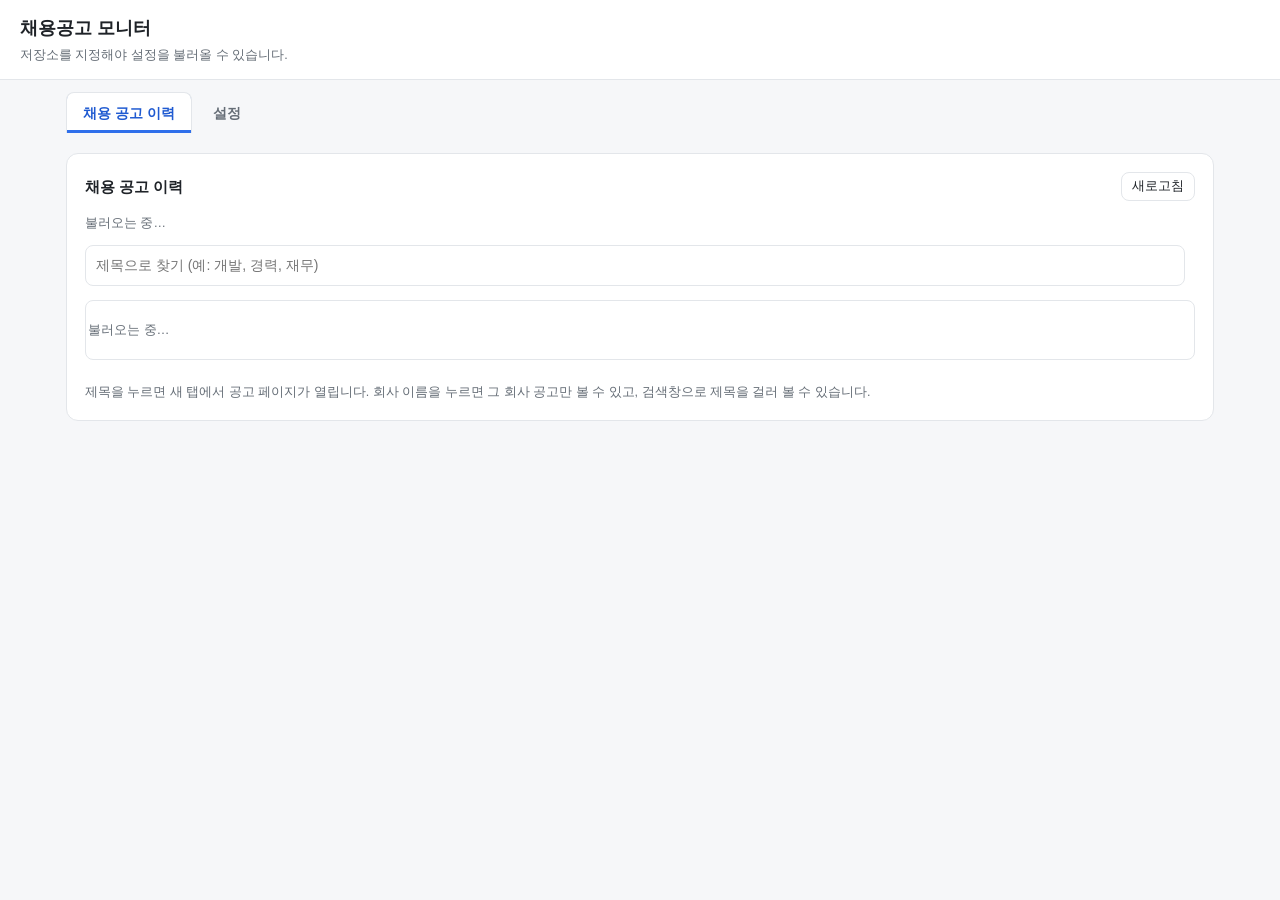
==== commit c3fd5a99: "공고 이력을 한 줄에 한 건씩, 네 열로 - 회사 / 제목 / 마감 / 발견 이 세로로 맞춰지는 표 형태로 (열 머리글 고정) - 링크복사 버튼 제거 (제목을 누르면 새 탭에서 바" ====
--- a/monitor/index.html
+++ b/monitor/index.html
@@ -40,8 +40,8 @@
         <div id="feedList" class="feedlist"><p class="empty">불러오는 중…</p></div>
         <div class="feedmore"><button id="feedMoreBtn" class="btn btn--small" type="button" hidden>더 보기</button></div>
         <p class="hint">
-          제목을 누르면 공고 페이지가 열립니다. 사내망에서 열리지 않는다면
-          <b>링크복사</b> 를 눌러 주소를 복사한 뒤, 개인 브라우저 새 탭에 붙여넣어 여세요.
+          제목을 누르면 새 탭에서 공고 페이지가 열립니다.
+          회사 이름을 누르면 그 회사 공고만 볼 수 있고, 검색창으로 제목을 걸러 볼 수 있습니다.
         </p>
       </section>
     </div>
--- a/monitor/assets/styles.css
+++ b/monitor/assets/styles.css
@@ -45,7 +45,7 @@
 .topbar__status { margin: 2px 0 0; color: var(--muted); font-size: 12.5px; }
 .topbar__actions { display: flex; gap: 8px; }
 
-.wrap { max-width: 940px; margin: 0 auto; padding: 20px 16px 60px; display: grid; gap: 16px; }
+.wrap { max-width: 1180px; margin: 0 auto; padding: 20px 16px 60px; display: grid; gap: 16px; }
 
 .card {
   background: var(--panel);
@@ -200,7 +200,7 @@
 
 /* ------------------------------------------------ 탭 */
 .tabs {
-  display: flex; gap: 4px; max-width: 940px; margin: 0 auto; padding: 12px 16px 0;
+  display: flex; gap: 4px; max-width: 1180px; margin: 0 auto; padding: 12px 16px 0;
 }
 .tab {
   appearance: none; border: 1px solid transparent; border-bottom: none;
@@ -220,34 +220,40 @@
   flex: 1 1 260px; min-width: 200px; padding: 8px 10px; font: inherit;
   border: 1px solid var(--line); border-radius: 8px; background: #fff;
 }
-.feedlist { display: grid; gap: 6px; }
-.feedday {
-  margin: 16px 0 6px; font-size: 12.5px; font-weight: 700; color: var(--muted);
-  letter-spacing: .02em;
-}
-.feedday:first-child { margin-top: 0; }
-.feedday__items { display: grid; gap: 6px; }
+.feedlist { border: 1px solid var(--line); border-radius: 8px; overflow: hidden; }
+
+/* 한 줄에 한 건 · 회사 / 제목 / 마감 / 발견 이 세로로 맞춰진다 */
 .post {
-  display: flex; align-items: flex-start; gap: 10px;
-  border: 1px solid var(--line); border-radius: 8px; padding: 10px 12px; background: #fcfcfd;
-}
-.post:hover { background: #f6f8fa; }
-.post__main { flex: 1; min-width: 0; }
+  display: grid;
+  grid-template-columns: 110px minmax(0, 1fr) 150px 150px;
+  gap: 12px; align-items: center;
+  padding: 9px 14px; border-top: 1px solid var(--line); background: var(--panel);
+}
+.post:first-child { border-top: none; }
+.post:not(.post--head):hover { background: #f6f8fa; }
+.post--head {
+  background: #f6f7f9; font-size: 12px; font-weight: 700; color: var(--muted);
+  letter-spacing: .02em; position: sticky; top: 0; z-index: 1;
+}
+.post__site { font-weight: 600; color: #3d4451; font-size: 13px; }
 .post__title {
-  display: block; color: var(--accent-dark); font-weight: 600; text-decoration: none;
-  line-height: 1.45; word-break: break-word;
+  color: var(--accent-dark); font-weight: 600; text-decoration: none;
+  overflow: hidden; text-overflow: ellipsis; white-space: nowrap;
 }
 .post__title:hover { text-decoration: underline; }
-.post__meta {
-  display: flex; flex-wrap: wrap; gap: 4px 10px; margin-top: 3px;
-  font-size: 12px; color: var(--muted);
-}
-.post__site { font-weight: 600; color: #4b5563; }
-.post__copy { flex: 0 0 auto; white-space: nowrap; }
-.btn--done { background: #1a7f37; border-color: #1a7f37; color: #fff; }
+.post__cell {
+  font-size: 12.5px; color: var(--muted);
+  overflow: hidden; text-overflow: ellipsis; white-space: nowrap;
+}
 .feedmore { display: flex; justify-content: center; margin-top: 12px; }
 
-@media (max-width: 560px) {
-  .post { flex-direction: column; align-items: stretch; }
-  .post__copy { align-self: flex-start; }
-}
+/* 좁은 화면에서는 제목 아래로 나머지를 접어 넣는다 */
+@media (max-width: 720px) {
+  .post { grid-template-columns: 1fr auto; row-gap: 2px; padding: 10px 12px; }
+  .post--head { display: none; }
+  .post__site { grid-row: 1; grid-column: 1; font-size: 12px; color: var(--muted); }
+  .post__title { grid-row: 2; grid-column: 1 / -1; white-space: normal; }
+  .post__cell { grid-row: 3; grid-column: 1 / -1; }
+  .post__cell + .post__cell { grid-row: 3; grid-column: 2; text-align: right; }
+}
+
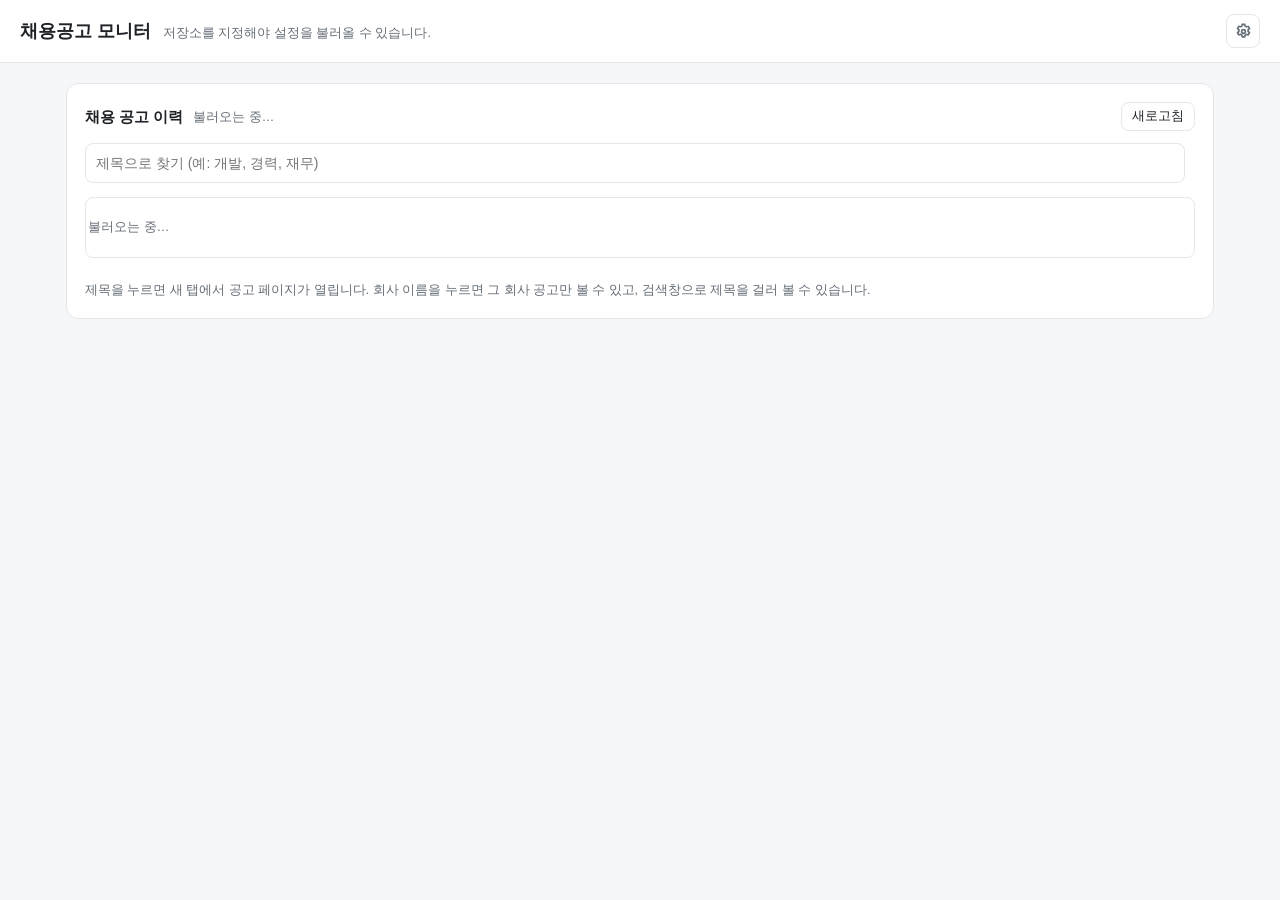
==== commit 11203f77: "설정 화면 정리 · 메일 꼬리말에 이력 페이지 링크 - 브라우저 탭 제목을 '채용공고 모니터' 로 - 저장소·주기·마지막 확인 문구를 제목 오른쪽으로 이동 - 탭을 없애고 '채용 " ====
--- a/monitor/index.html
+++ b/monitor/index.html
@@ -3,7 +3,7 @@
 <head>
   <meta charset="UTF-8" />
   <meta name="viewport" content="width=device-width, initial-scale=1.0" />
-  <title>채용공고 모니터 설정</title>
+  <title>채용공고 모니터</title>
   <link rel="stylesheet" href="assets/styles.css" />
 </head>
 <body>
@@ -13,25 +13,26 @@
       <p id="statusLine" class="topbar__status">불러오는 중…</p>
     </div>
     <div class="topbar__actions">
-      <button id="runBtn" class="btn btn--ghost" type="button">지금 확인 실행</button>
-      <button id="saveBtn" class="btn btn--primary" type="button" disabled>설정 저장</button>
+      <button id="runBtn" class="btn btn--ghost" type="button" hidden>지금 확인 실행</button>
+      <button id="saveBtn" class="btn btn--primary" type="button" disabled hidden>설정 저장</button>
+      <button id="settingsBtn" class="iconbtn" type="button" title="설정" aria-label="설정">
+        <svg viewBox="0 0 16 16" width="17" height="17" aria-hidden="true" focusable="false">
+          <path fill="currentColor" d="M8 10.5a2.5 2.5 0 1 1 0-5 2.5 2.5 0 0 1 0 5Zm0-1.5a1 1 0 1 0 0-2 1 1 0 0 0 0 2Z"/>
+          <path fill="currentColor" d="M6.8.5a.75.75 0 0 0-.74.63l-.2 1.2a5.6 5.6 0 0 0-.94.55l-1.14-.44a.75.75 0 0 0-.92.33L1.66 4.98a.75.75 0 0 0 .18.95l.95.76a5.7 5.7 0 0 0 0 1.08l-.95.76a.75.75 0 0 0-.18.95l1.2 2.08a.75.75 0 0 0 .92.33l1.14-.44c.29.22.61.4.94.55l.2 1.2c.06.36.37.63.74.63h2.4c.37 0 .68-.27.74-.63l.2-1.2c.33-.15.65-.33.94-.55l1.14.44a.75.75 0 0 0 .92-.33l1.2-2.08a.75.75 0 0 0-.18-.95l-.95-.76a5.7 5.7 0 0 0 0-1.08l.95-.76a.75.75 0 0 0 .18-.95l-1.2-2.08a.75.75 0 0 0-.92-.33l-1.14.44a5.6 5.6 0 0 0-.94-.55l-.2-1.2A.75.75 0 0 0 9.2.5H6.8Zm.63 1.5h1.14l.16.98c.05.3.26.54.55.63.36.11.7.31 1 .56.23.19.55.24.83.13l.93-.36.57 1-.78.62c-.23.19-.34.49-.28.79a4.2 4.2 0 0 1 0 1.5c-.06.3.05.6.28.79l.78.62-.57 1-.93-.36a.75.75 0 0 0-.83.13c-.3.25-.64.45-1 .56a.75.75 0 0 0-.55.63l-.16.98H7.43l-.16-.98a.75.75 0 0 0-.55-.63 4.1 4.1 0 0 1-1-.56.75.75 0 0 0-.83-.13l-.93.36-.57-1 .78-.62c.23-.19.34-.49.28-.79a4.2 4.2 0 0 1 0-1.5.75.75 0 0 0-.28-.79l-.78-.62.57-1 .93.36c.28.11.6.06.83-.13.3-.25.64-.45 1-.56a.75.75 0 0 0 .55-.63L7.43 2Z"/>
+        </svg>
+      </button>
     </div>
   </header>
 
-  <nav class="tabs" role="tablist">
-    <button class="tab" id="tabFeedBtn" type="button" role="tab" aria-selected="true">채용 공고 이력</button>
-    <button class="tab" id="tabSettingsBtn" type="button" role="tab" aria-selected="false">설정</button>
-  </nav>
-
   <main class="wrap">
     <!-- ------------------------------------------------ 채용 공고 이력 탭 -->
-    <div id="panelFeed" role="tabpanel">
+    <div id="panelFeed">
       <section class="card">
         <div class="card__head">
           <h2>채용 공고 이력</h2>
+          <p class="feedstat" id="feedStat">불러오는 중…</p>
           <button id="refreshBtn2" class="btn btn--small" type="button">새로고침</button>
         </div>
-        <p class="feedstat" id="feedStat">불러오는 중…</p>
         <div class="feedbar">
           <input id="feedSearch" class="feedbar__search" type="search"
                  placeholder="제목으로 찾기 (예: 개발, 경력, 재무)" />
@@ -47,7 +48,7 @@
     </div>
 
     <!-- ------------------------------------------------ 설정 탭 -->
-    <div id="panelSettings" role="tabpanel" hidden>
+    <div id="panelSettings" hidden>
     <div id="notice"></div>
 
     <section class="card">
--- a/monitor/assets/styles.css
+++ b/monitor/assets/styles.css
@@ -41,8 +41,9 @@
   background: var(--panel);
   border-bottom: 1px solid var(--line);
 }
-.topbar h1 { margin: 0; font-size: 18px; }
-.topbar__status { margin: 2px 0 0; color: var(--muted); font-size: 12.5px; }
+.topbar__title { display: flex; align-items: baseline; gap: 12px; flex-wrap: wrap; min-width: 0; }
+.topbar h1 { margin: 0; font-size: 18px; white-space: nowrap; }
+.topbar__status { margin: 0; color: var(--muted); font-size: 12.5px; }
 .topbar__actions { display: flex; gap: 8px; }
 
 .wrap { max-width: 1180px; margin: 0 auto; padding: 20px 16px 60px; display: grid; gap: 16px; }
@@ -198,23 +199,18 @@
 .readonly { opacity: .75; }
 .pill { font-size: 11.5px; border: 1px solid var(--line); border-radius: 999px; padding: 1px 8px; color: var(--muted); }
 
-/* ------------------------------------------------ 탭 */
-.tabs {
-  display: flex; gap: 4px; max-width: 1180px; margin: 0 auto; padding: 12px 16px 0;
-}
-.tab {
-  appearance: none; border: 1px solid transparent; border-bottom: none;
-  background: none; cursor: pointer; font: inherit; font-weight: 600;
-  color: var(--muted); padding: 9px 16px; border-radius: 8px 8px 0 0;
-}
-.tab:hover { color: var(--text); background: #f1f3f5; }
-.tab[aria-selected="true"] {
-  color: var(--accent-dark); background: var(--panel); border-color: var(--line);
-  box-shadow: 0 -1px 0 var(--accent) inset, 0 -3px 0 var(--accent) inset;
-}
+/* ------------------------------------------------ 설정 버튼 (톱니바퀴) */
+.iconbtn {
+  display: inline-flex; align-items: center; justify-content: center;
+  width: 34px; height: 34px; padding: 0; cursor: pointer;
+  border: 1px solid var(--line); border-radius: 8px;
+  background: var(--panel); color: var(--muted);
+}
+.iconbtn:hover { color: var(--text); background: #f1f3f5; }
+.iconbtn--on { color: #fff; background: var(--accent); border-color: var(--accent); }
 
 /* ------------------------------------------------ 공고 이력 */
-.feedstat { margin: 0 0 12px; color: var(--muted); font-size: 12.5px; }
+.feedstat { margin: 0; flex: 1; color: var(--muted); font-size: 12.5px; }
 .feedbar { display: flex; flex-wrap: wrap; gap: 10px; align-items: center; margin-bottom: 14px; }
 .feedbar__search {
   flex: 1 1 260px; min-width: 200px; padding: 8px 10px; font: inherit;
@@ -233,7 +229,7 @@
 .post:not(.post--head):hover { background: #f6f8fa; }
 .post--head {
   background: #f6f7f9; font-size: 12px; font-weight: 700; color: var(--muted);
-  letter-spacing: .02em; position: sticky; top: 0; z-index: 1;
+  letter-spacing: .02em; position: sticky; top: 0; z-index: 1; text-align: center;
 }
 .post__site { font-weight: 600; color: #3d4451; font-size: 13px; }
 .post__title {
